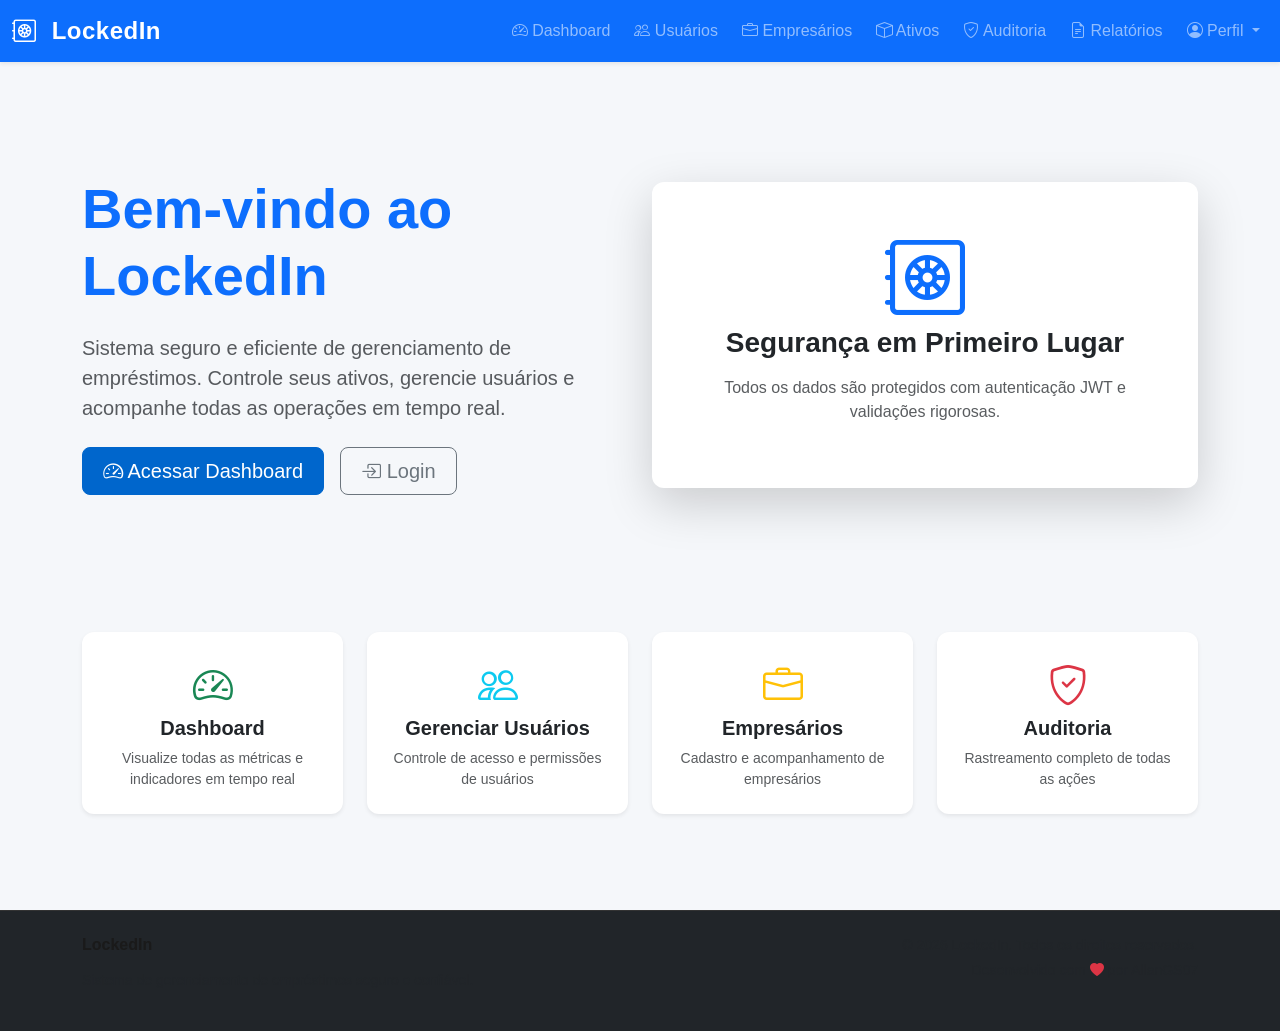
==== index.html @ e8828f8f "Criado o frontend responsivo com HTML5, CSS3 e JavaScript usando Bootstrap 5 - Adicionadas 12 página" ====
<!DOCTYPE html>
<html lang="pt-BR">
<head>
    <meta charset="UTF-8">
    <meta name="viewport" content="width=device-width, initial-scale=1.0">
    <title>LockedIn - Sistema de Empréstimos</title>
    
    <!-- Bootstrap 5 CSS -->
    <link href="https://cdn.jsdelivr.net/npm/bootstrap@5.3.0/dist/css/bootstrap.min.css" rel="stylesheet">
    <!-- Bootstrap Icons -->
    <link href="https://cdn.jsdelivr.net/npm/bootstrap-icons@1.11.0/font/bootstrap-icons.css" rel="stylesheet">
    <!-- Custom CSS -->
    <link rel="stylesheet" href="css/style.css">
</head>
<body class="d-flex flex-column min-vh-100">
    <!-- Navigation Header -->
    <header class="navbar navbar-expand-lg navbar-dark bg-primary sticky-top shadow-sm">
        <div class="container-fluid">
            <a class="navbar-brand fw-bold" href="index.html">
                <i class="bi bi-safe2"></i> LockedIn
            </a>
            
            <button class="navbar-toggler" type="button" data-bs-toggle="collapse" data-bs-target="#navbarNav">
                <span class="navbar-toggler-icon"></span>
            </button>
            
            <nav class="collapse navbar-collapse" id="navbarNav">
                <ul class="navbar-nav ms-auto">
                    <li class="nav-item">
                        <a class="nav-link" href="pages/dashboard.html">
                            <i class="bi bi-speedometer2"></i> Dashboard
                        </a>
                    </li>
                    <li class="nav-item">
                        <a class="nav-link" href="pages/usuarios.html">
                            <i class="bi bi-people"></i> Usuários
                        </a>
                    </li>
                    <li class="nav-item">
                        <a class="nav-link" href="pages/empresarios.html">
                            <i class="bi bi-briefcase"></i> Empresários
                        </a>
                    </li>
                    <li class="nav-item">
                        <a class="nav-link" href="pages/ativos.html">
                            <i class="bi bi-box"></i> Ativos
                        </a>
                    </li>
                    <li class="nav-item">
                        <a class="nav-link" href="pages/auditoria.html">
                            <i class="bi bi-shield-check"></i> Auditoria
                        </a>
                    </li>
                    <li class="nav-item">
                        <a class="nav-link" href="pages/relatorios.html">
                            <i class="bi bi-file-earmark-text"></i> Relatórios
                        </a>
                    </li>
                    <li class="nav-item dropdown">
                        <a class="nav-link dropdown-toggle" href="#" id="userDropdown" role="button" data-bs-toggle="dropdown">
                            <i class="bi bi-person-circle"></i> Perfil
                        </a>
                        <ul class="dropdown-menu dropdown-menu-end" aria-labelledby="userDropdown">
                            <li><a class="dropdown-item" href="pages/perfil.html">Meu Perfil</a></li>
                            <li><hr class="dropdown-divider"></li>
                            <li><a class="dropdown-item" href="#" onclick="logout()">Sair</a></li>
                        </ul>
                    </li>
                </ul>
            </nav>
        </div>
    </header>

    <!-- Main Content -->
    <main class="flex-grow-1 py-5">
        <div class="container">
            <section class="row align-items-center min-vh-50">
                <div class="col-lg-6">
                    <h1 class="display-4 fw-bold text-primary mb-4">Bem-vindo ao LockedIn</h1>
                    <p class="lead text-muted mb-4">
                        Sistema seguro e eficiente de gerenciamento de empréstimos. 
                        Controle seus ativos, gerencie usuários e acompanhe todas as operações em tempo real.
                    </p>
                    <div class="d-flex gap-3">
                        <a href="pages/dashboard.html" class="btn btn-primary btn-lg">
                            <i class="bi bi-speedometer2"></i> Acessar Dashboard
                        </a>
                        <a href="login.html" class="btn btn-outline-secondary btn-lg">
                            <i class="bi bi-box-arrow-in-right"></i> Login
                        </a>
                    </div>
                </div>
                <div class="col-lg-6">
                    <div class="card border-0 shadow-lg">
                        <div class="card-body p-5 text-center">
                            <i class="bi bi-safe2 display-1 text-primary mb-3"></i>
                            <h3 class="card-title mb-3">Segurança em Primeiro Lugar</h3>
                            <p class="text-muted">
                                Todos os dados são protegidos com autenticação JWT e validações rigorosas.
                            </p>
                        </div>
                    </div>
                </div>
            </section>

            <!-- Features Section -->
            <section class="row mt-5 g-4">
                <div class="col-md-6 col-lg-3">
                    <div class="card border-0 h-100 shadow-sm">
                        <div class="card-body text-center">
                            <i class="bi bi-speedometer2 fs-1 text-success mb-3"></i>
                            <h5 class="card-title">Dashboard</h5>
                            <p class="card-text small text-muted">Visualize todas as métricas e indicadores em tempo real</p>
                        </div>
                    </div>
                </div>
                <div class="col-md-6 col-lg-3">
                    <div class="card border-0 h-100 shadow-sm">
                        <div class="card-body text-center">
                            <i class="bi bi-people fs-1 text-info mb-3"></i>
                            <h5 class="card-title">Gerenciar Usuários</h5>
                            <p class="card-text small text-muted">Controle de acesso e permissões de usuários</p>
                        </div>
                    </div>
                </div>
                <div class="col-md-6 col-lg-3">
                    <div class="card border-0 h-100 shadow-sm">
                        <div class="card-body text-center">
                            <i class="bi bi-briefcase fs-1 text-warning mb-3"></i>
                            <h5 class="card-title">Empresários</h5>
                            <p class="card-text small text-muted">Cadastro e acompanhamento de empresários</p>
                        </div>
                    </div>
                </div>
                <div class="col-md-6 col-lg-3">
                    <div class="card border-0 h-100 shadow-sm">
                        <div class="card-body text-center">
                            <i class="bi bi-shield-check fs-1 text-danger mb-3"></i>
                            <h5 class="card-title">Auditoria</h5>
                            <p class="card-text small text-muted">Rastreamento completo de todas as ações</p>
                        </div>
                    </div>
                </div>
            </section>
        </div>
    </main>

    <!-- Footer -->
    <footer class="bg-dark text-light py-4 mt-5">
        <div class="container">
            <div class="row">
                <div class="col-md-6">
                    <h6 class="fw-bold mb-3">LockedIn</h6>
                    <p class="text-muted small">Sistema de gerenciamento de empréstimos seguro e confiável.</p>
                </div>
                <div class="col-md-6 text-md-end">
                    <p class="text-muted small mb-1">&copy; 2026 LockedIn. Todos os direitos reservados.</p>
                    <p class="text-muted small">Desenvolvido com <i class="bi bi-heart-fill text-danger"></i> por AllanGS07</p>
                </div>
            </div>
        </div>
    </footer>

    <!-- Bootstrap JS -->
    <script src="https://cdn.jsdelivr.net/npm/bootstrap@5.3.0/dist/js/bootstrap.bundle.min.js"></script>
    <!-- Custom JS -->
    <script src="js/main.js"></script>
    <script src="js/api.js"></script>
</body>
</html>
---- css/style.css ----
/* ===================================
   LockedIn - Custom Styles
   =================================== */

:root {
    --primary: #0066CC;
    --secondary: #00CC99;
    --success: #28A745;
    --danger: #FF6B6B;
    --warning: #FFC107;
    --info: #17A2B8;
    --light: #F8F9FA;
    --dark: #212529;
}

* {
    scroll-behavior: smooth;
}

body {
    font-family: 'Segoe UI', Tahoma, Geneva, Verdana, sans-serif;
    background-color: #f5f7fa;
    color: #333;
}

/* Typography */
h1, h2, h3, h4, h5, h6 {
    color: #1a1a1a;
    font-weight: 600;
}

/* Navigation */
.navbar {
    box-shadow: 0 2px 8px rgba(0, 0, 0, 0.1);
}

.navbar-brand {
    font-size: 1.5rem;
    letter-spacing: 0.5px;
}

.navbar-brand i {
    margin-right: 0.5rem;
}

.nav-link {
    transition: all 0.3s ease;
    margin-left: 0.5rem;
}

.nav-link:hover {
    color: #e0e0e0 !important;
    transform: translateY(-2px);
}

.nav-link.active {
    font-weight: 600;
    border-bottom: 2px solid #fff;
}

/* Cards */
.card {
    transition: all 0.3s ease;
    border-radius: 12px;
}

.card:hover {
    box-shadow: 0 8px 16px rgba(0, 0, 0, 0.12) !important;
    transform: translateY(-4px);
}

.card-header {
    border-radius: 12px 12px 0 0;
    border-bottom: 1px solid #e9ecef;
}

.card-body {
    padding: 1.5rem;
}

/* Buttons */
.btn {
    transition: all 0.3s ease;
    font-weight: 500;
    border-radius: 8px;
    padding: 0.5rem 1.25rem;
}

.btn:hover {
    transform: translateY(-2px);
    box-shadow: 0 4px 12px rgba(0, 0, 0, 0.15);
}

.btn-primary {
    background-color: var(--primary);
    border-color: var(--primary);
}

.btn-primary:hover {
    background-color: #0052a3;
    border-color: #0052a3;
}

.btn-outline-primary {
    color: var(--primary);
    border-color: var(--primary);
}

.btn-outline-primary:hover {
    background-color: var(--primary);
}

.btn-sm {
    font-size: 0.875rem;
    padding: 0.375rem 0.75rem;
}

/* Forms */
.form-control,
.form-select {
    border-radius: 8px;
    border: 1px solid #dee2e6;
    transition: all 0.3s ease;
    padding: 0.625rem 0.875rem;
    font-size: 0.95rem;
}

.form-control:focus,
.form-select:focus {
    border-color: var(--primary);
    box-shadow: 0 0 0 0.2rem rgba(0, 102, 204, 0.15);
}

.form-label {
    color: #333;
    margin-bottom: 0.5rem;
}

.form-check-input {
    border-radius: 4px;
    width: 1.25em;
    height: 1.25em;
}

.form-check-input:checked {
    background-color: var(--primary);
    border-color: var(--primary);
}

/* Tables */
.table {
    font-size: 0.95rem;
}

.table thead th {
    background-color: #f8f9fa;
    border-bottom: 2px solid #dee2e6;
    font-weight: 600;
    color: #333;
}

.table-hover tbody tr:hover {
    background-color: #f5f7fa;
}

.table-light {
    background-color: #f8f9fa;
}

/* Badges */
.badge {
    padding: 0.5em 0.75em;
    font-weight: 500;
    border-radius: 6px;
    font-size: 0.85rem;
}

/* Modals */
.modal-content {
    border-radius: 12px;
    border: none;
    box-shadow: 0 10px 40px rgba(0, 0, 0, 0.2);
}

.modal-header {
    border-bottom: 1px solid #dee2e6;
    background-color: #f8f9fa;
}

.modal-body {
    padding: 2rem;
}

/* Breadcrumbs */
.breadcrumb {
    background-color: transparent;
    padding: 0;
}

.breadcrumb-item.active {
    color: #999;
}

.breadcrumb-item a {
    color: var(--primary);
    text-decoration: none;
}

.breadcrumb-item a:hover {
    color: #0052a3;
}

/* Alerts */
.alert {
    border-radius: 8px;
    border: none;
    padding: 1.25rem;
}

.alert-info {
    background-color: #d1ecf1;
    color: #0c5460;
}

.alert-success {
    background-color: #d4edda;
    color: #155724;
}

.alert-danger {
    background-color: #f8d7da;
    color: #721c24;
}

.alert-warning {
    background-color: #fff3cd;
    color: #856404;
}

/* Footer */
footer {
    background-color: #1a1a1a;
    margin-top: auto;
    border-top: 1px solid #333;
}

/* Utilities */
.min-vh-50 {
    min-height: 50vh;
}

.flex-grow-1 {
    flex-grow: 1;
}

.opacity-25 {
    opacity: 0.25;
}

.shadow-sm {
    box-shadow: 0 2px 8px rgba(0, 0, 0, 0.08);
}

.shadow-lg {
    box-shadow: 0 10px 40px rgba(0, 0, 0, 0.15);
}

/* Animations */
@keyframes fadeIn {
    from {
        opacity: 0;
        transform: translateY(10px);
    }
    to {
        opacity: 1;
        transform: translateY(0);
    }
}

.card {
    animation: fadeIn 0.3s ease;
}

/* Responsive */
@media (max-width: 768px) {
    .navbar-brand {
        font-size: 1.25rem;
    }

    .display-4 {
        font-size: 2rem;
    }

    .h1, h1 {
        font-size: 1.75rem;
    }

    .btn {
        padding: 0.5rem 1rem;
        font-size: 0.95rem;
    }

    .card-body {
        padding: 1rem;
    }

    .table {
        font-size: 0.85rem;
    }
}

@media (max-width: 576px) {
    body {
        font-size: 0.95rem;
    }

    .navbar {
        padding: 0.5rem 0;
    }

    .container {
        padding-left: 1rem;
        padding-right: 1rem;
    }

    .form-control,
    .form-select {
        font-size: 0.9rem;
        padding: 0.5rem 0.75rem;
    }
}

/* Print Styles */
@media print {
    .navbar,
    footer,
    .btn,
    .modal {
        display: none;
    }

    body {
        background-color: white;
    }

    .card {
        box-shadow: none;
        border: 1px solid #dee2e6;
    }
}

/* Loading Animation */
.spinner-border-sm {
    width: 1rem;
    height: 1rem;
}

/* Custom scrollbar */
::-webkit-scrollbar {
    width: 8px;
    height: 8px;
}

::-webkit-scrollbar-track {
    background: #f1f1f1;
}

::-webkit-scrollbar-thumb {
    background: #888;
    border-radius: 4px;
}

::-webkit-scrollbar-thumb:hover {
    background: #555;
}
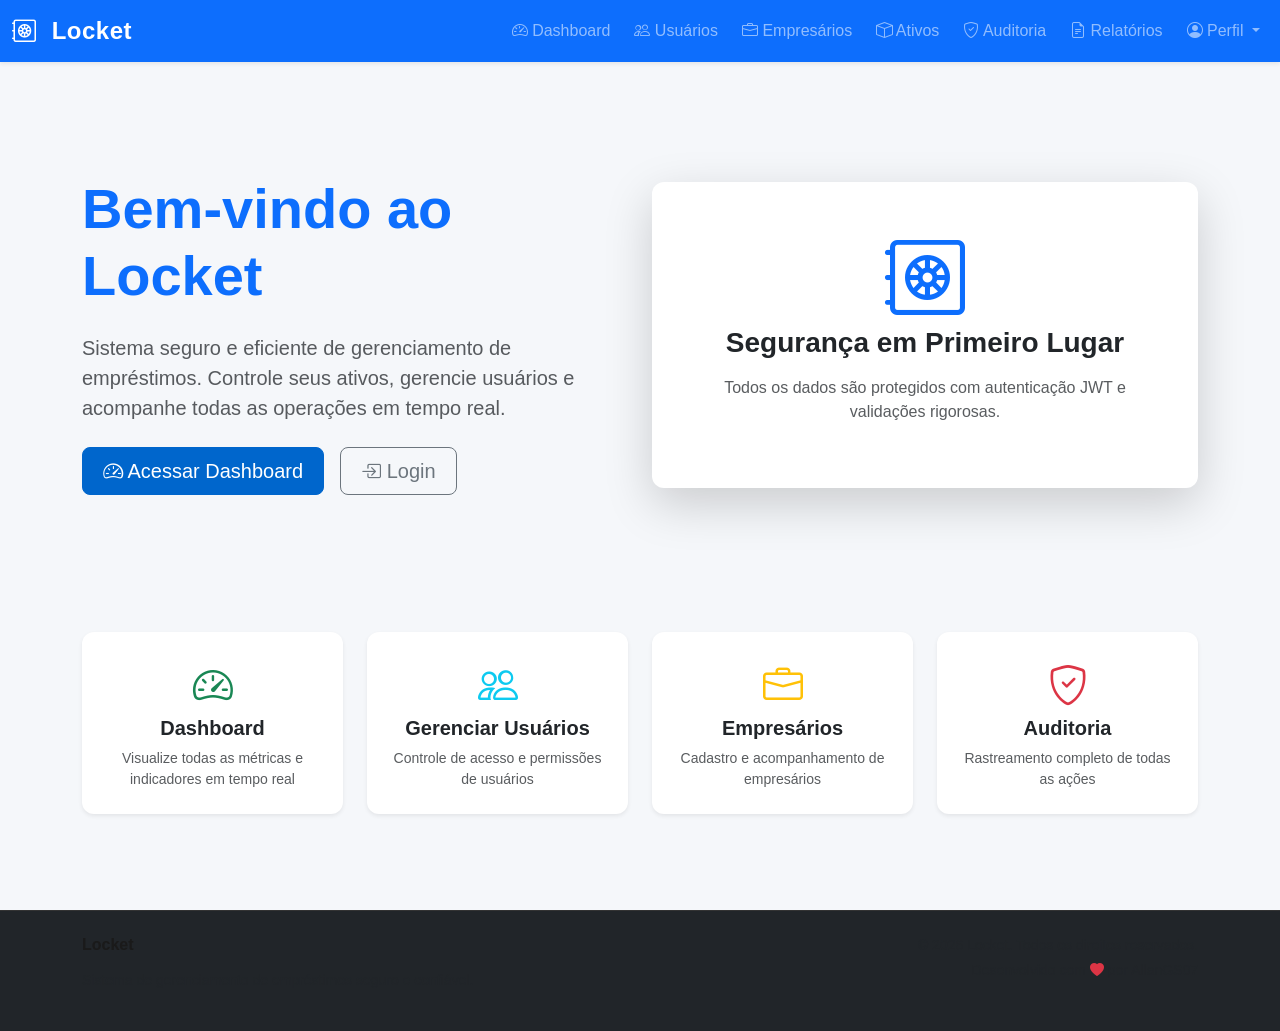
==== commit ea2d0e14: "Refactor: Atualizar referências de "LockedIn" para "Locket" e implementar SetupController para inici" ====
--- a/index.html
+++ b/index.html
@@ -3,7 +3,7 @@
 <head>
     <meta charset="UTF-8">
     <meta name="viewport" content="width=device-width, initial-scale=1.0">
-    <title>LockedIn - Sistema de Empréstimos</title>
+    <title>Locket - Sistema de Empréstimos</title>
     
     <!-- Bootstrap 5 CSS -->
     <link href="https://cdn.jsdelivr.net/npm/bootstrap@5.3.0/dist/css/bootstrap.min.css" rel="stylesheet">
@@ -17,7 +17,7 @@
     <header class="navbar navbar-expand-lg navbar-dark bg-primary sticky-top shadow-sm">
         <div class="container-fluid">
             <a class="navbar-brand fw-bold" href="index.html">
-                <i class="bi bi-safe2"></i> LockedIn
+                <i class="bi bi-safe2"></i> Locket
             </a>
             
             <button class="navbar-toggler" type="button" data-bs-toggle="collapse" data-bs-target="#navbarNav">
@@ -76,7 +76,7 @@
         <div class="container">
             <section class="row align-items-center min-vh-50">
                 <div class="col-lg-6">
-                    <h1 class="display-4 fw-bold text-primary mb-4">Bem-vindo ao LockedIn</h1>
+                    <h1 class="display-4 fw-bold text-primary mb-4">Bem-vindo ao Locket</h1>
                     <p class="lead text-muted mb-4">
                         Sistema seguro e eficiente de gerenciamento de empréstimos. 
                         Controle seus ativos, gerencie usuários e acompanhe todas as operações em tempo real.
@@ -150,11 +150,11 @@
         <div class="container">
             <div class="row">
                 <div class="col-md-6">
-                    <h6 class="fw-bold mb-3">LockedIn</h6>
+                    <h6 class="fw-bold mb-3">Locket</h6>
                     <p class="text-muted small">Sistema de gerenciamento de empréstimos seguro e confiável.</p>
                 </div>
                 <div class="col-md-6 text-md-end">
-                    <p class="text-muted small mb-1">&copy; 2026 LockedIn. Todos os direitos reservados.</p>
+                    <p class="text-muted small mb-1">&copy; 2026 Locket. Todos os direitos reservados.</p>
                     <p class="text-muted small">Desenvolvido com <i class="bi bi-heart-fill text-danger"></i> por AllanGS07</p>
                 </div>
             </div>
--- a/css/style.css
+++ b/css/style.css
@@ -1,5 +1,5 @@
 /* ===================================
-   LockedIn - Custom Styles
+   Locket - Custom Styles
    =================================== */
 
 :root {
